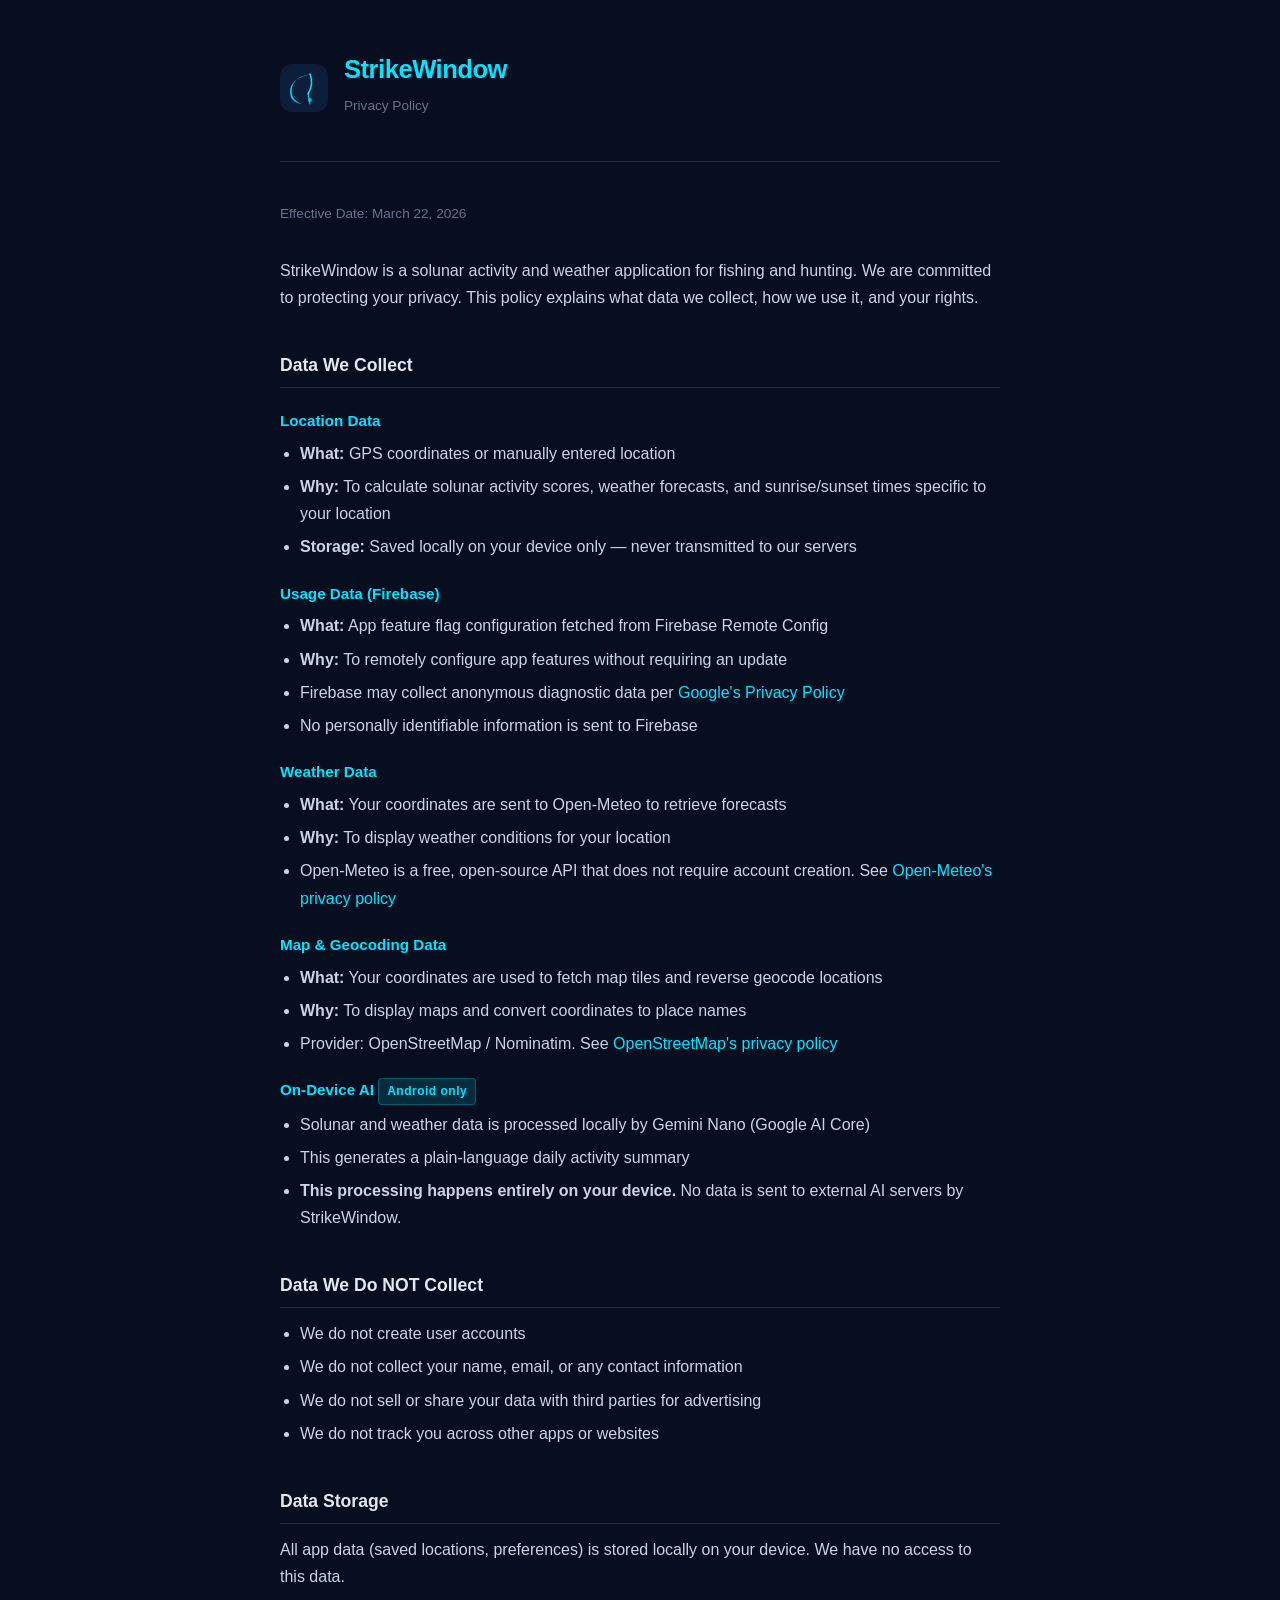
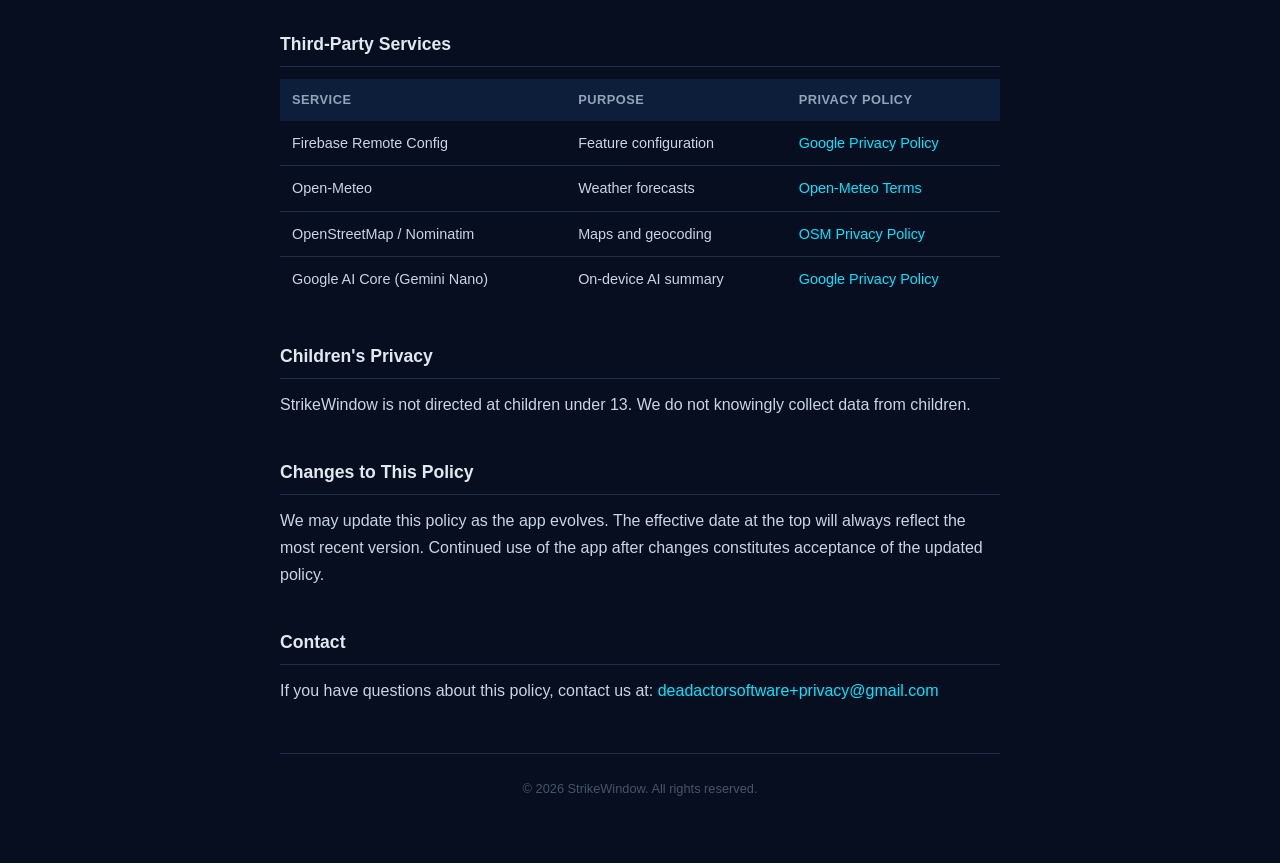
==== privacy.html @ 4f05aea2 "Create privacy.html" ====
<!DOCTYPE html>
<html lang="en">
<head>
  <meta charset="UTF-8" />
  <meta name="viewport" content="width=device-width, initial-scale=1.0" />
  <title>StrikeWindow – Privacy Policy</title>
  <style>
    *, *::before, *::after { box-sizing: border-box; margin: 0; padding: 0; }

    body {
      font-family: -apple-system, BlinkMacSystemFont, "Segoe UI", Roboto, sans-serif;
      background: #060E20;
      color: #CBD5E1;
      line-height: 1.7;
      padding: 0 16px 64px;
    }

    header {
      max-width: 720px;
      margin: 0 auto;
      padding: 48px 0 32px;
      border-bottom: 1px solid #1E2D4A;
      display: flex;
      align-items: center;
      gap: 16px;
    }

    header svg {
      flex-shrink: 0;
    }

    header h1 {
      font-size: 1.6rem;
      font-weight: 700;
      color: #00E5FF;
      letter-spacing: -0.5px;
    }

    header p {
      font-size: 0.85rem;
      color: #64748B;
      margin-top: 2px;
    }

    main {
      max-width: 720px;
      margin: 0 auto;
      padding-top: 40px;
    }

    h2 {
      font-size: 1.1rem;
      font-weight: 700;
      color: #E2E8F0;
      margin: 40px 0 12px;
      padding-bottom: 6px;
      border-bottom: 1px solid #1E2D4A;
    }

    h3 {
      font-size: 0.95rem;
      font-weight: 600;
      color: #00E5FF;
      margin: 20px 0 6px;
    }

    p { margin-bottom: 12px; }

    ul {
      padding-left: 20px;
      margin-bottom: 12px;
    }

    ul li { margin-bottom: 6px; }

    a { color: #00E5FF; text-decoration: none; }
    a:hover { text-decoration: underline; }

    table {
      width: 100%;
      border-collapse: collapse;
      margin: 12px 0 24px;
      font-size: 0.9rem;
    }

    th {
      text-align: left;
      padding: 10px 12px;
      background: #0D1E3A;
      color: #94A3B8;
      font-weight: 600;
      font-size: 0.8rem;
      text-transform: uppercase;
      letter-spacing: 0.5px;
    }

    td {
      padding: 10px 12px;
      border-bottom: 1px solid #1E2D4A;
      vertical-align: top;
    }

    tr:last-child td { border-bottom: none; }

    .chip {
      display: inline-block;
      background: #00E5FF22;
      color: #00E5FF;
      border: 1px solid #00E5FF44;
      border-radius: 4px;
      font-size: 0.75rem;
      font-weight: 600;
      padding: 2px 8px;
      letter-spacing: 0.5px;
    }

    .effective {
      font-size: 0.85rem;
      color: #64748B;
      margin-bottom: 32px;
    }

    footer {
      max-width: 720px;
      margin: 48px auto 0;
      padding-top: 24px;
      border-top: 1px solid #1E2D4A;
      font-size: 0.8rem;
      color: #475569;
      text-align: center;
    }
  </style>
</head>
<body>

  <header>
    <!-- Moon + fishing rod icon (simplified SVG) -->
    <svg width="48" height="48" viewBox="0 0 48 48" fill="none" xmlns="http://www.w3.org/2000/svg">
      <rect width="48" height="48" rx="12" fill="#0D1E3A"/>
      <path d="M32 10 Q10 14 10 28 Q10 38 22 40 Q10 36 12 24 Q14 12 32 10Z"
            fill="#00E5FF" opacity="0.9"/>
      <path d="M30 10 Q34 20 28 30" stroke="#00E5FF" stroke-width="1.5"
            stroke-linecap="round" fill="none"/>
      <line x1="28" y1="30" x2="30" y2="40" stroke="#00E5FF" stroke-width="1"
            stroke-linecap="round"/>
      <circle cx="30" cy="36" r="2" fill="#00E5FF" opacity="0.7"/>
    </svg>
    <div>
      <h1>StrikeWindow</h1>
      <p>Privacy Policy</p>
    </div>
  </header>

  <main>
    <p class="effective">Effective Date: March 22, 2026</p>

    <p>StrikeWindow is a solunar activity and weather application for fishing and hunting. We are committed to protecting your privacy. This policy explains what data we collect, how we use it, and your rights.</p>

    <h2>Data We Collect</h2>

    <h3>Location Data</h3>
    <ul>
      <li><strong>What:</strong> GPS coordinates or manually entered location</li>
      <li><strong>Why:</strong> To calculate solunar activity scores, weather forecasts, and sunrise/sunset times specific to your location</li>
      <li><strong>Storage:</strong> Saved locally on your device only — never transmitted to our servers</li>
    </ul>

    <h3>Usage Data (Firebase)</h3>
    <ul>
      <li><strong>What:</strong> App feature flag configuration fetched from Firebase Remote Config</li>
      <li><strong>Why:</strong> To remotely configure app features without requiring an update</li>
      <li>Firebase may collect anonymous diagnostic data per <a href="https://policies.google.com/privacy" target="_blank">Google's Privacy Policy</a></li>
      <li>No personally identifiable information is sent to Firebase</li>
    </ul>

    <h3>Weather Data</h3>
    <ul>
      <li><strong>What:</strong> Your coordinates are sent to Open-Meteo to retrieve forecasts</li>
      <li><strong>Why:</strong> To display weather conditions for your location</li>
      <li>Open-Meteo is a free, open-source API that does not require account creation. See <a href="https://open-meteo.com/en/terms" target="_blank">Open-Meteo's privacy policy</a></li>
    </ul>

    <h3>Map &amp; Geocoding Data</h3>
    <ul>
      <li><strong>What:</strong> Your coordinates are used to fetch map tiles and reverse geocode locations</li>
      <li><strong>Why:</strong> To display maps and convert coordinates to place names</li>
      <li>Provider: OpenStreetMap / Nominatim. See <a href="https://wiki.osmfoundation.org/wiki/Privacy_Policy" target="_blank">OpenStreetMap's privacy policy</a></li>
    </ul>

    <h3>On-Device AI <span class="chip">Android only</span></h3>
    <ul>
      <li>Solunar and weather data is processed locally by Gemini Nano (Google AI Core)</li>
      <li>This generates a plain-language daily activity summary</li>
      <li><strong>This processing happens entirely on your device.</strong> No data is sent to external AI servers by StrikeWindow.</li>
    </ul>

    <h2>Data We Do NOT Collect</h2>
    <ul>
      <li>We do not create user accounts</li>
      <li>We do not collect your name, email, or any contact information</li>
      <li>We do not sell or share your data with third parties for advertising</li>
      <li>We do not track you across other apps or websites</li>
    </ul>

    <h2>Data Storage</h2>
    <p>All app data (saved locations, preferences) is stored locally on your device. We have no access to this data.</p>

    <h2>Third-Party Services</h2>
    <table>
      <thead>
        <tr>
          <th>Service</th>
          <th>Purpose</th>
          <th>Privacy Policy</th>
        </tr>
      </thead>
      <tbody>
        <tr>
          <td>Firebase Remote Config</td>
          <td>Feature configuration</td>
          <td><a href="https://policies.google.com/privacy" target="_blank">Google Privacy Policy</a></td>
        </tr>
        <tr>
          <td>Open-Meteo</td>
          <td>Weather forecasts</td>
          <td><a href="https://open-meteo.com/en/terms" target="_blank">Open-Meteo Terms</a></td>
        </tr>
        <tr>
          <td>OpenStreetMap / Nominatim</td>
          <td>Maps and geocoding</td>
          <td><a href="https://wiki.osmfoundation.org/wiki/Privacy_Policy" target="_blank">OSM Privacy Policy</a></td>
        </tr>
        <tr>
          <td>Google AI Core (Gemini Nano)</td>
          <td>On-device AI summary</td>
          <td><a href="https://policies.google.com/privacy" target="_blank">Google Privacy Policy</a></td>
        </tr>
      </tbody>
    </table>

    <h2>Children's Privacy</h2>
    <p>StrikeWindow is not directed at children under 13. We do not knowingly collect data from children.</p>

    <h2>Changes to This Policy</h2>
    <p>We may update this policy as the app evolves. The effective date at the top will always reflect the most recent version. Continued use of the app after changes constitutes acceptance of the updated policy.</p>

    <h2>Contact</h2>
    <p>If you have questions about this policy, contact us at: <a href="mailto:deadactorsoftware+privacy@gmail.com">deadactorsoftware+privacy@gmail.com</a></p>
  </main>

  <footer>
    &copy; 2026 StrikeWindow. All rights reserved.
  </footer>

</body>
</html>
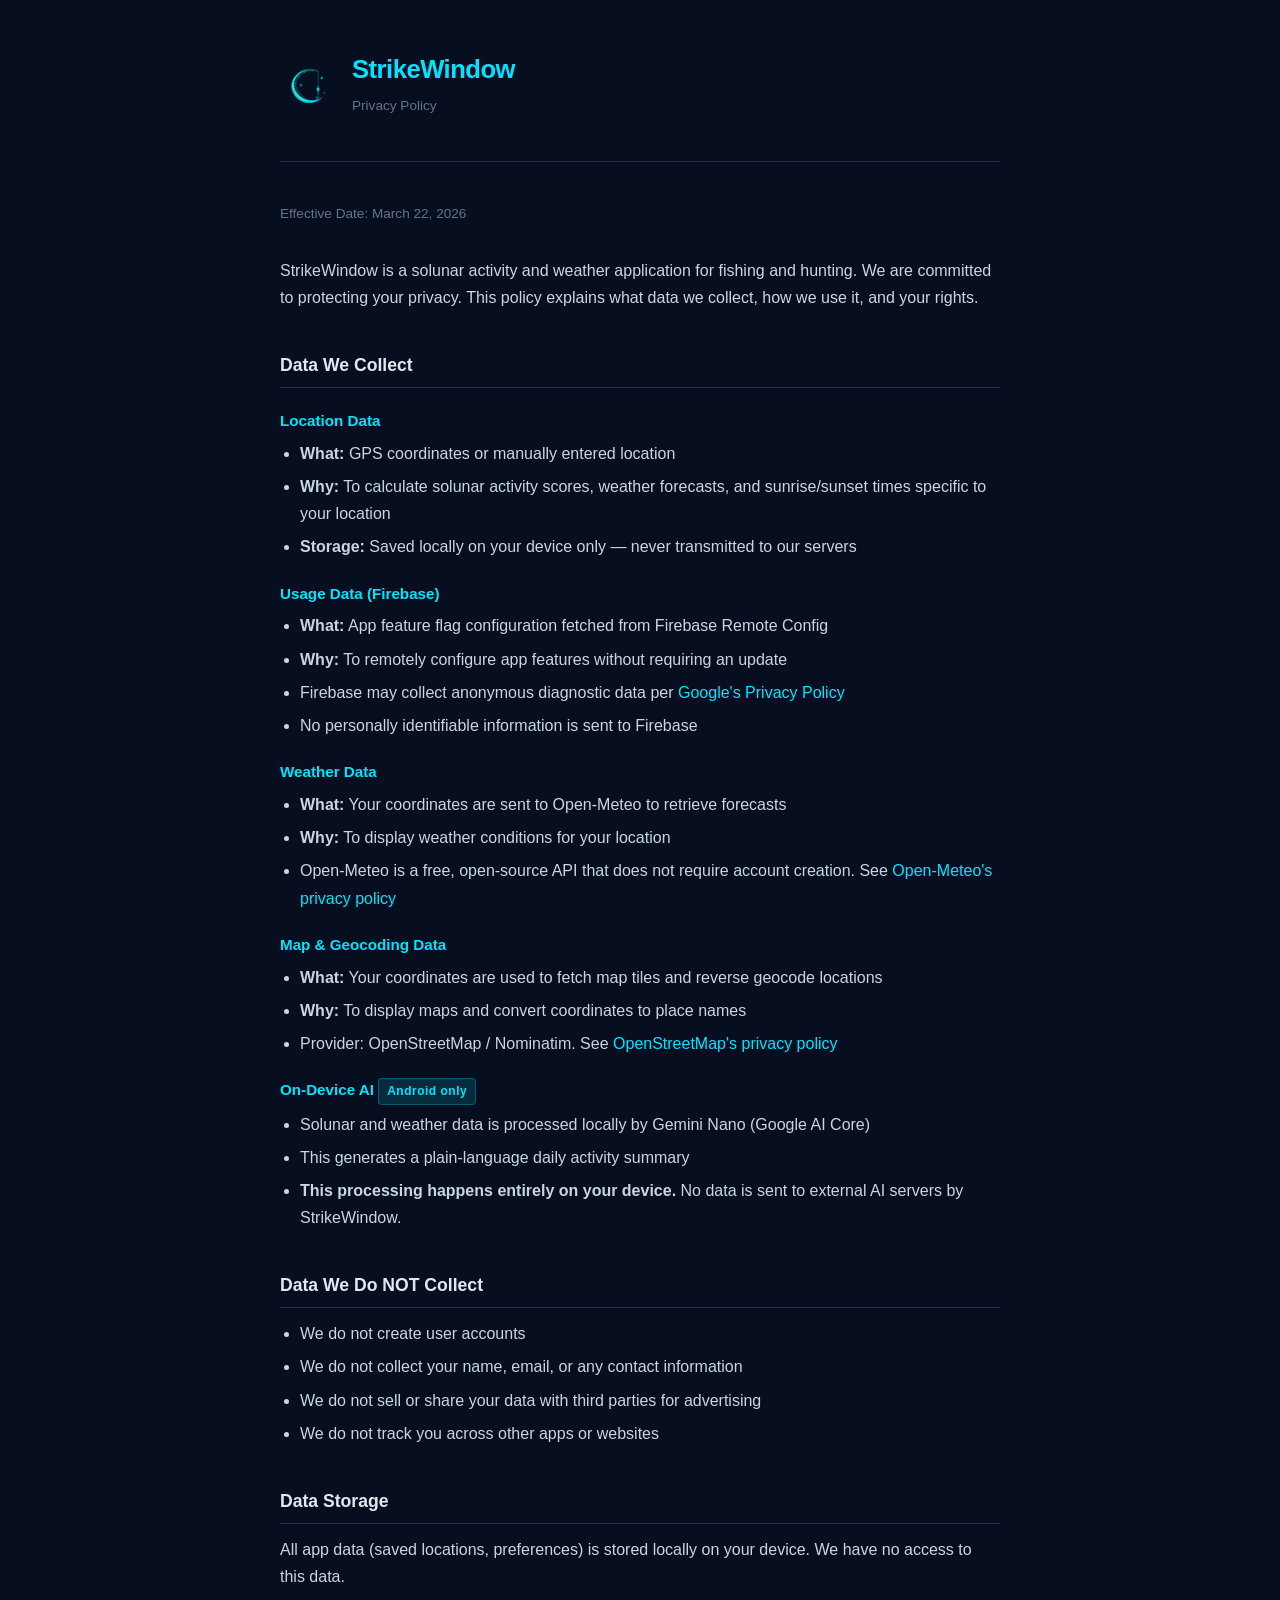
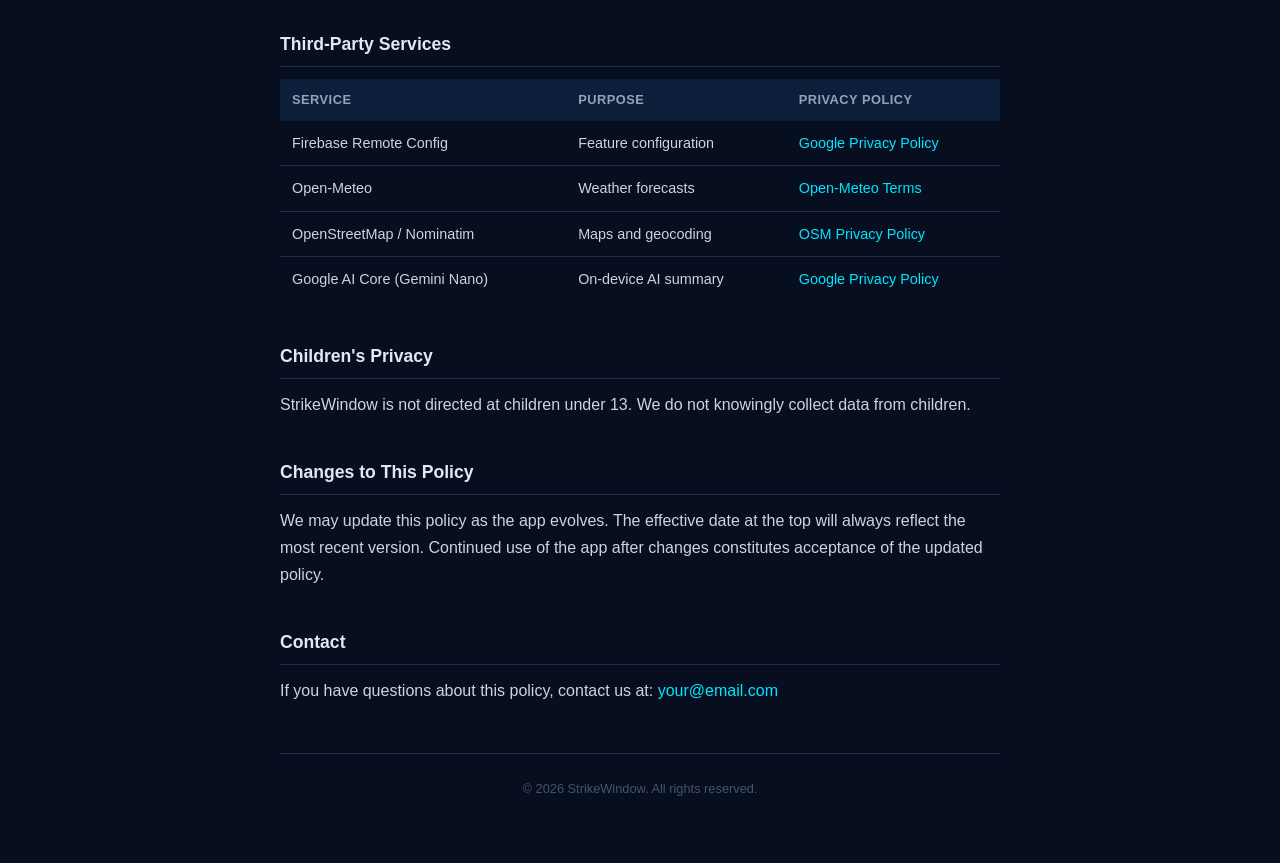
==== commit d70dfe5f: "changed icon" ====
--- a/privacy.html
+++ b/privacy.html
@@ -25,8 +25,11 @@
       gap: 16px;
     }
 
-    header svg {
+    header img {
       flex-shrink: 0;
+      width: 56px;
+      height: 56px;
+      border-radius: 14px;
     }
 
     header h1 {
@@ -134,17 +137,7 @@
 <body>
 
   <header>
-    <!-- Moon + fishing rod icon (simplified SVG) -->
-    <svg width="48" height="48" viewBox="0 0 48 48" fill="none" xmlns="http://www.w3.org/2000/svg">
-      <rect width="48" height="48" rx="12" fill="#0D1E3A"/>
-      <path d="M32 10 Q10 14 10 28 Q10 38 22 40 Q10 36 12 24 Q14 12 32 10Z"
-            fill="#00E5FF" opacity="0.9"/>
-      <path d="M30 10 Q34 20 28 30" stroke="#00E5FF" stroke-width="1.5"
-            stroke-linecap="round" fill="none"/>
-      <line x1="28" y1="30" x2="30" y2="40" stroke="#00E5FF" stroke-width="1"
-            stroke-linecap="round"/>
-      <circle cx="30" cy="36" r="2" fill="#00E5FF" opacity="0.7"/>
-    </svg>
+    <img src="icon.png" alt="StrikeWindow" />
     <div>
       <h1>StrikeWindow</h1>
       <p>Privacy Policy</p>
@@ -245,7 +238,7 @@
     <p>We may update this policy as the app evolves. The effective date at the top will always reflect the most recent version. Continued use of the app after changes constitutes acceptance of the updated policy.</p>
 
     <h2>Contact</h2>
-    <p>If you have questions about this policy, contact us at: <a href="mailto:deadactorsoftware+privacy@gmail.com">deadactorsoftware+privacy@gmail.com</a></p>
+    <p>If you have questions about this policy, contact us at: <a href="mailto:your@email.com">your@email.com</a></p>
   </main>
 
   <footer>
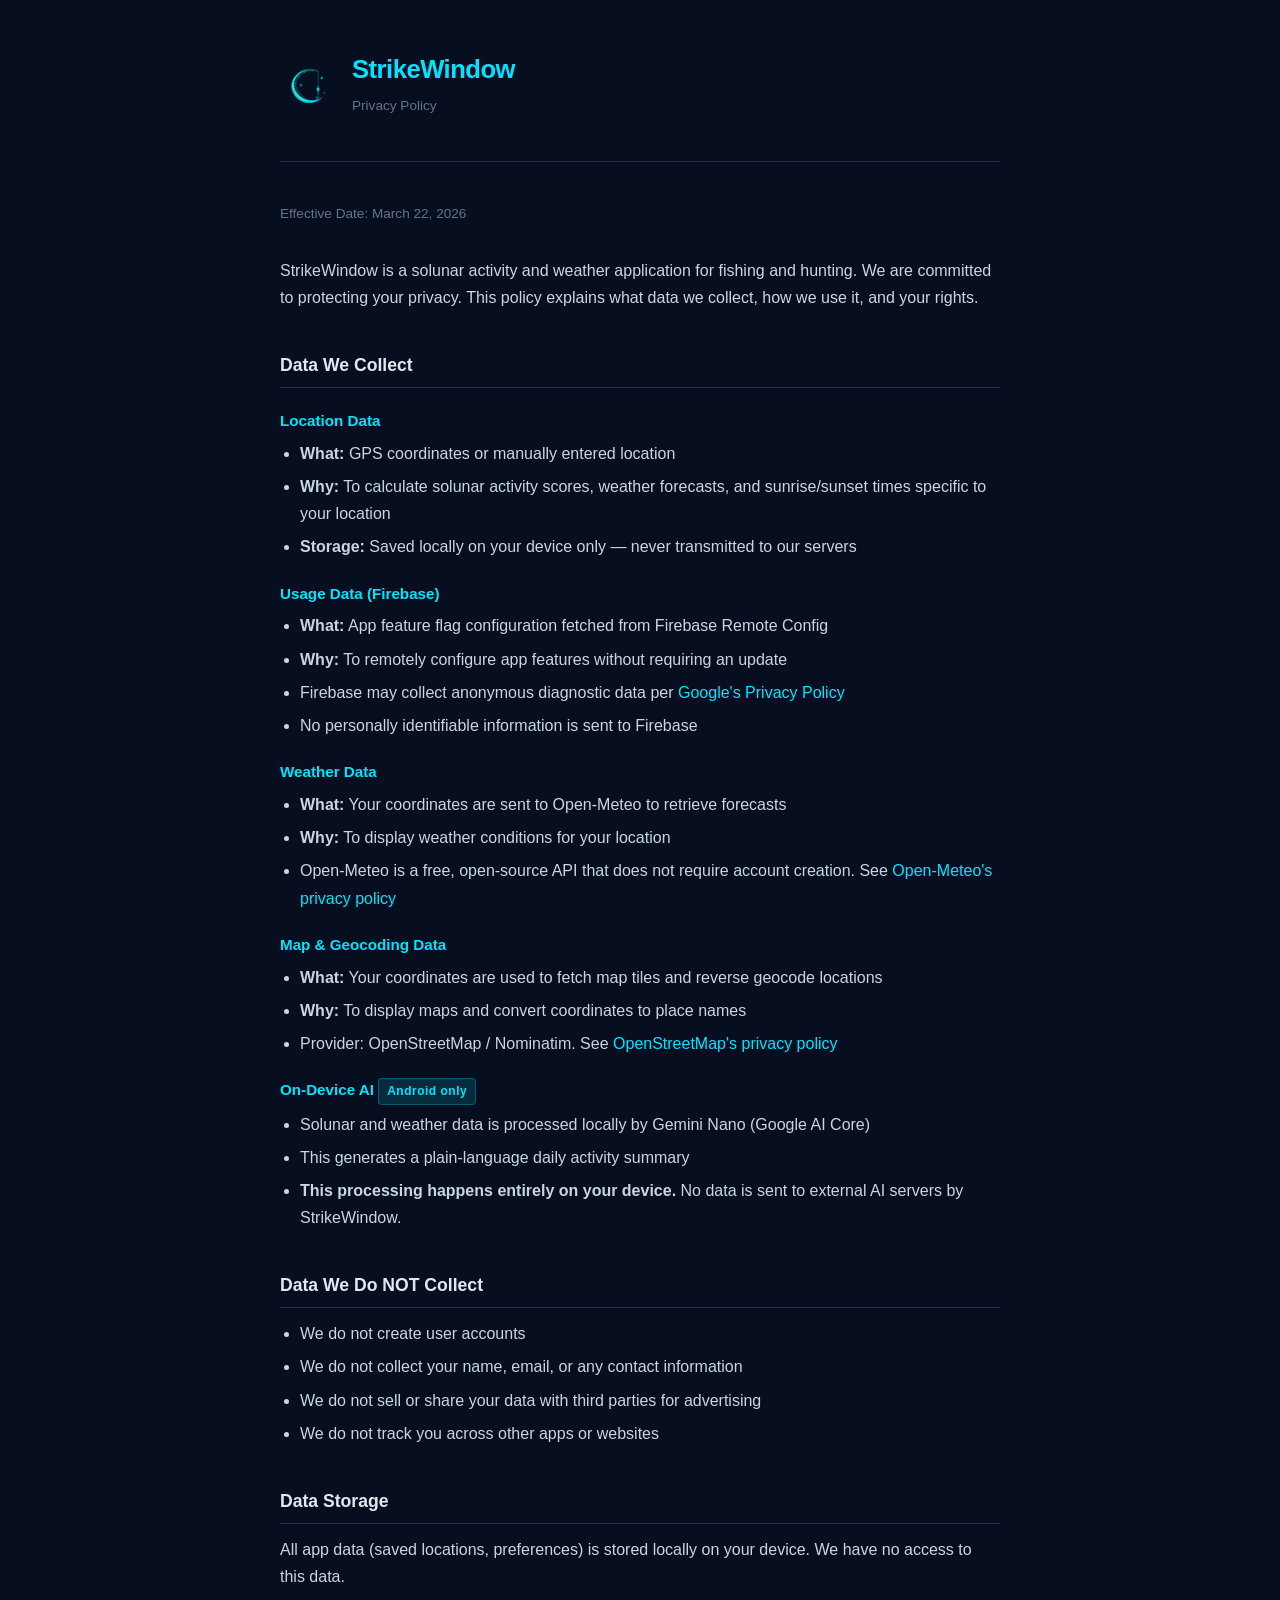
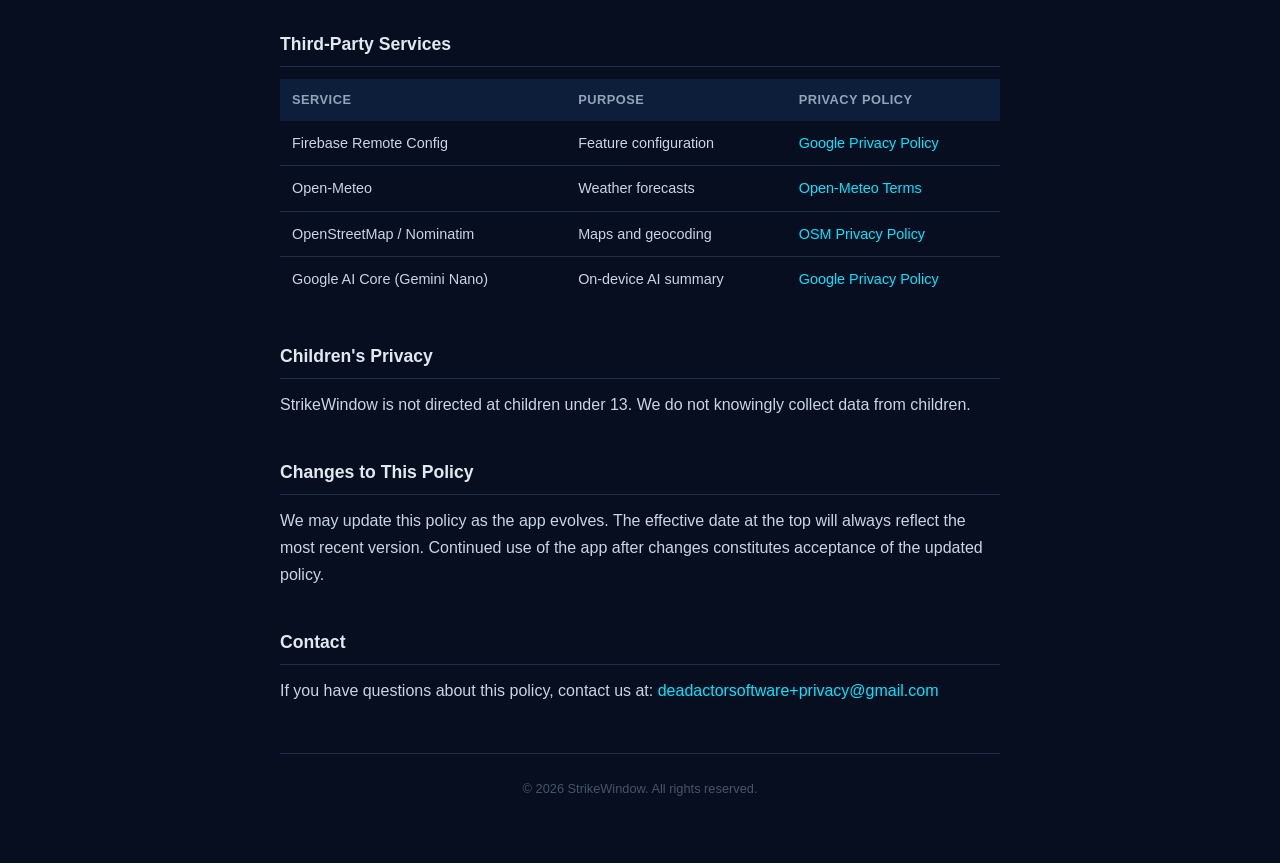
==== commit e2d79382: "Update contact email in privacy policy" ====
--- a/privacy.html
+++ b/privacy.html
@@ -238,7 +238,7 @@
     <p>We may update this policy as the app evolves. The effective date at the top will always reflect the most recent version. Continued use of the app after changes constitutes acceptance of the updated policy.</p>
 
     <h2>Contact</h2>
-    <p>If you have questions about this policy, contact us at: <a href="mailto:your@email.com">your@email.com</a></p>
+    <p>If you have questions about this policy, contact us at: <a href="mailto:deadactorsoftware+privacy@gmail.com">deadactorsoftware+privacy@gmail.com</a></p>
   </main>
 
   <footer>
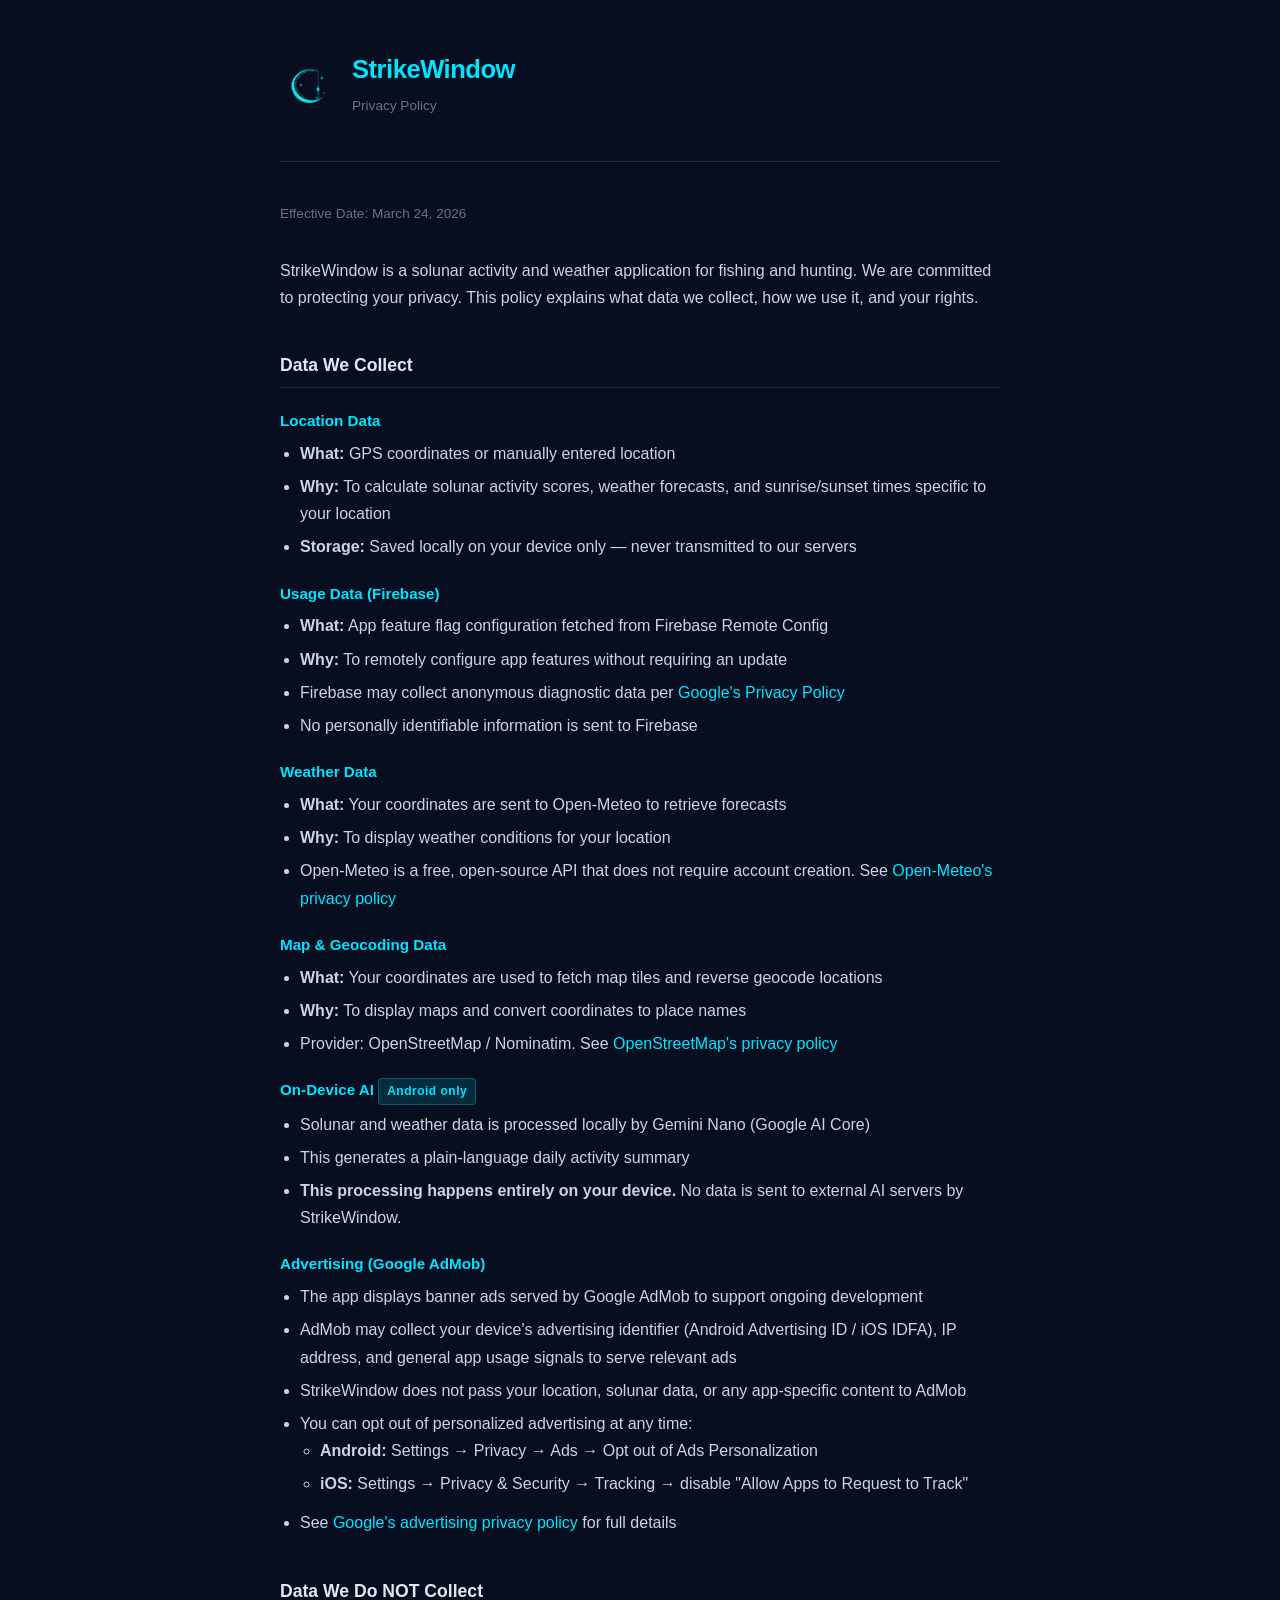
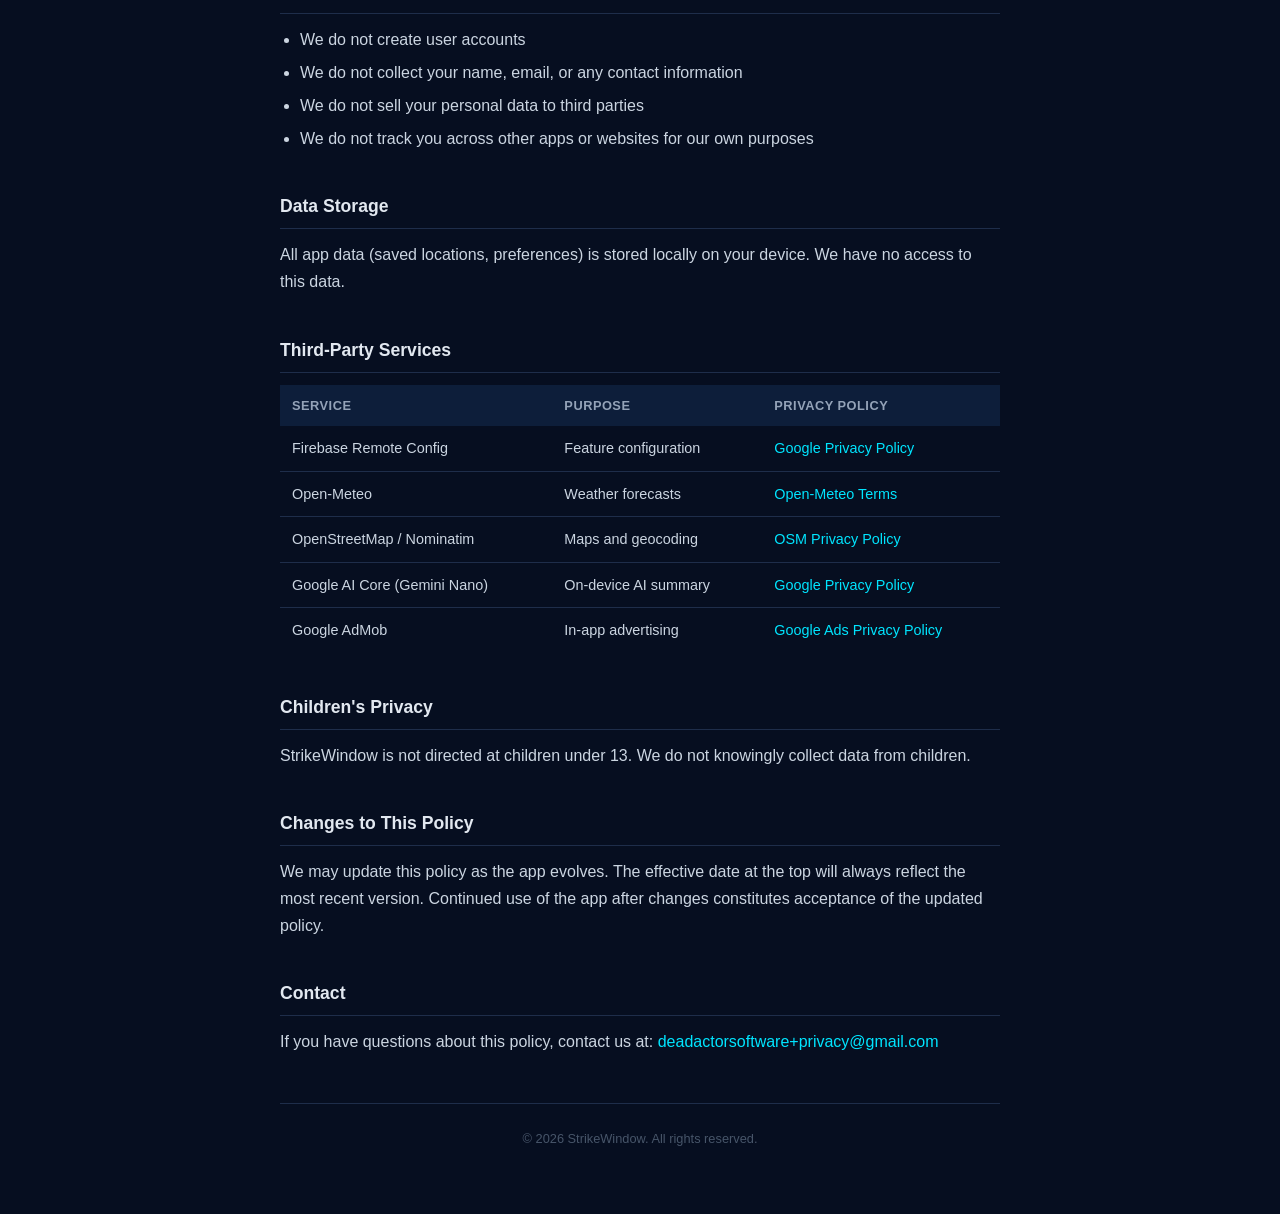
==== commit 0b655bab: "Update privacy policy to add AdMob advertising disclosure" ====
--- a/privacy.html
+++ b/privacy.html
@@ -145,7 +145,7 @@
   </header>
 
   <main>
-    <p class="effective">Effective Date: March 22, 2026</p>
+    <p class="effective">Effective Date: March 24, 2026</p>
 
     <p>StrikeWindow is a solunar activity and weather application for fishing and hunting. We are committed to protecting your privacy. This policy explains what data we collect, how we use it, and your rights.</p>
 
@@ -187,12 +187,26 @@
       <li><strong>This processing happens entirely on your device.</strong> No data is sent to external AI servers by StrikeWindow.</li>
     </ul>
 
+    <h3>Advertising (Google AdMob)</h3>
+    <ul>
+      <li>The app displays banner ads served by Google AdMob to support ongoing development</li>
+      <li>AdMob may collect your device's advertising identifier (Android Advertising ID / iOS IDFA), IP address, and general app usage signals to serve relevant ads</li>
+      <li>StrikeWindow does not pass your location, solunar data, or any app-specific content to AdMob</li>
+      <li>You can opt out of personalized advertising at any time:
+        <ul>
+          <li><strong>Android:</strong> Settings → Privacy → Ads → Opt out of Ads Personalization</li>
+          <li><strong>iOS:</strong> Settings → Privacy &amp; Security → Tracking → disable "Allow Apps to Request to Track"</li>
+        </ul>
+      </li>
+      <li>See <a href="https://policies.google.com/technologies/ads" target="_blank">Google's advertising privacy policy</a> for full details</li>
+    </ul>
+
     <h2>Data We Do NOT Collect</h2>
     <ul>
       <li>We do not create user accounts</li>
       <li>We do not collect your name, email, or any contact information</li>
-      <li>We do not sell or share your data with third parties for advertising</li>
-      <li>We do not track you across other apps or websites</li>
+      <li>We do not sell your personal data to third parties</li>
+      <li>We do not track you across other apps or websites for our own purposes</li>
     </ul>
 
     <h2>Data Storage</h2>
@@ -228,6 +242,11 @@
           <td>On-device AI summary</td>
           <td><a href="https://policies.google.com/privacy" target="_blank">Google Privacy Policy</a></td>
         </tr>
+        <tr>
+          <td>Google AdMob</td>
+          <td>In-app advertising</td>
+          <td><a href="https://policies.google.com/technologies/ads" target="_blank">Google Ads Privacy Policy</a></td>
+        </tr>
       </tbody>
     </table>
 
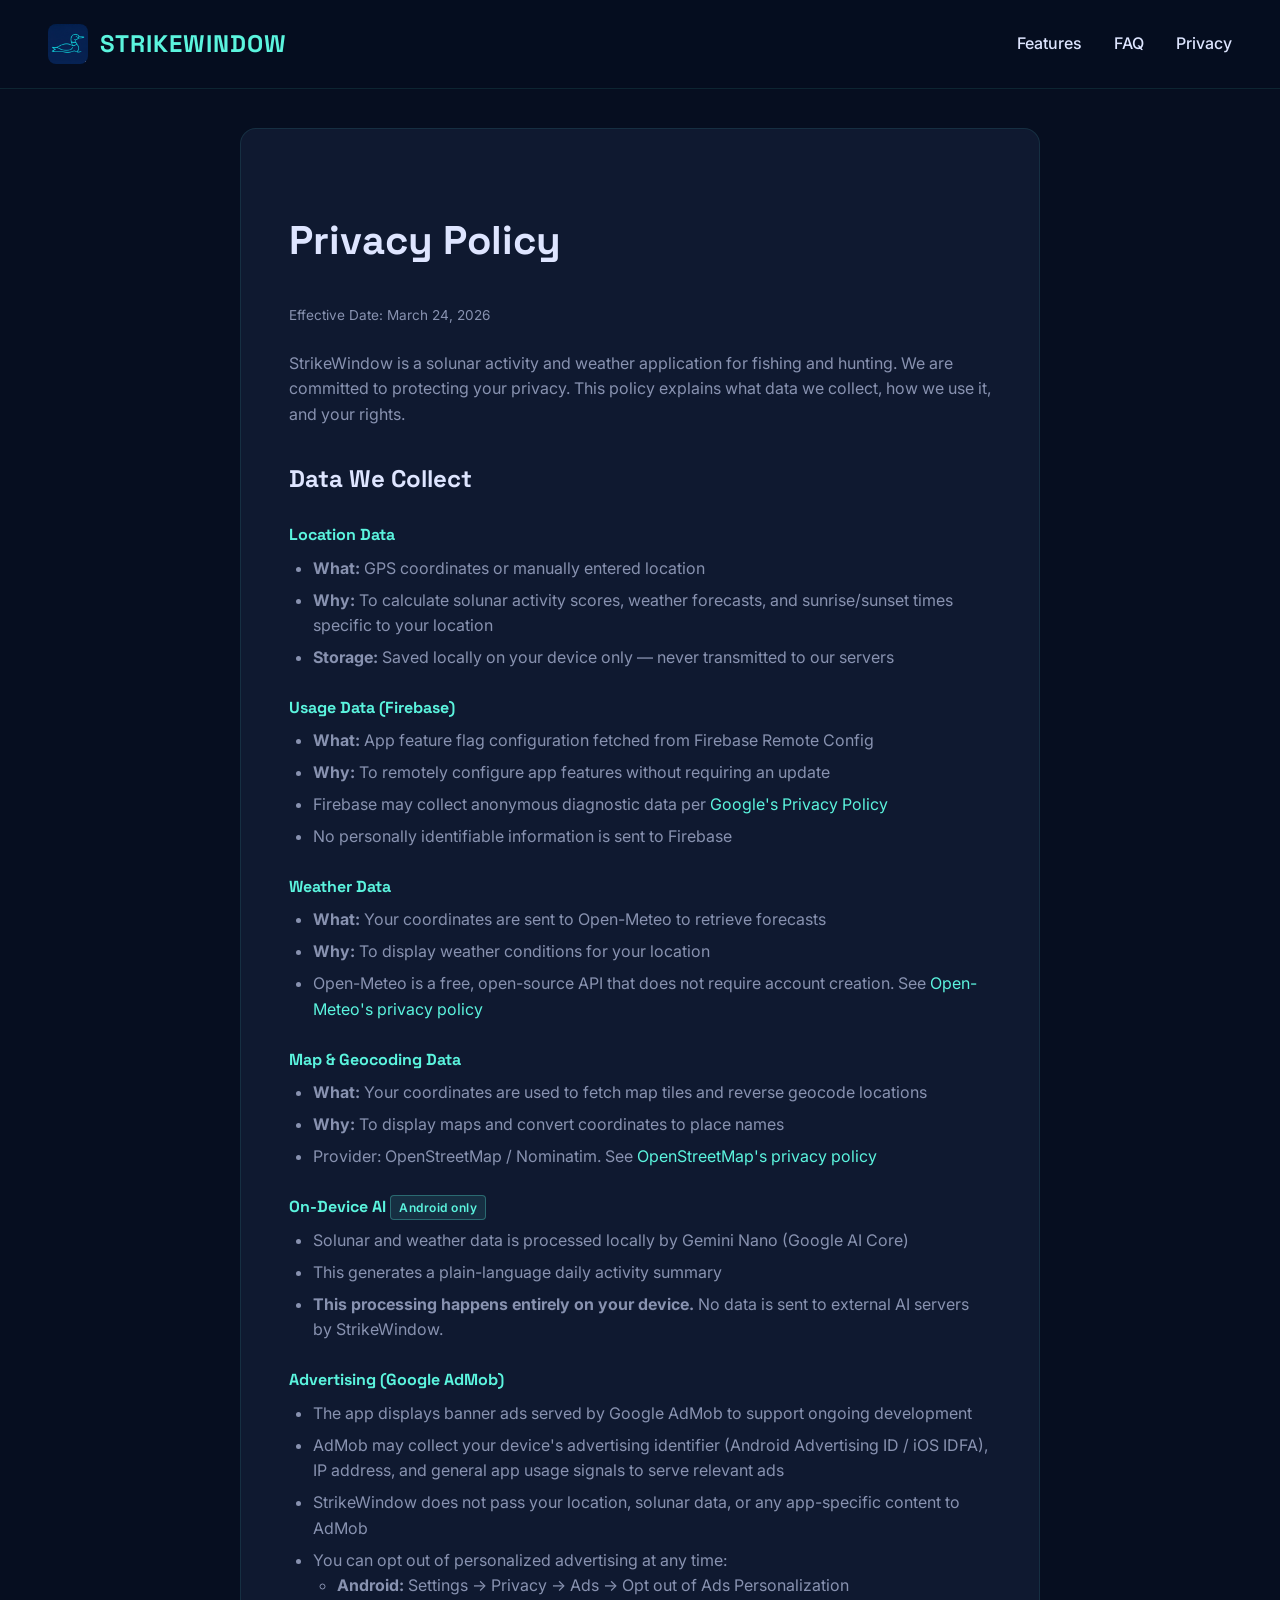
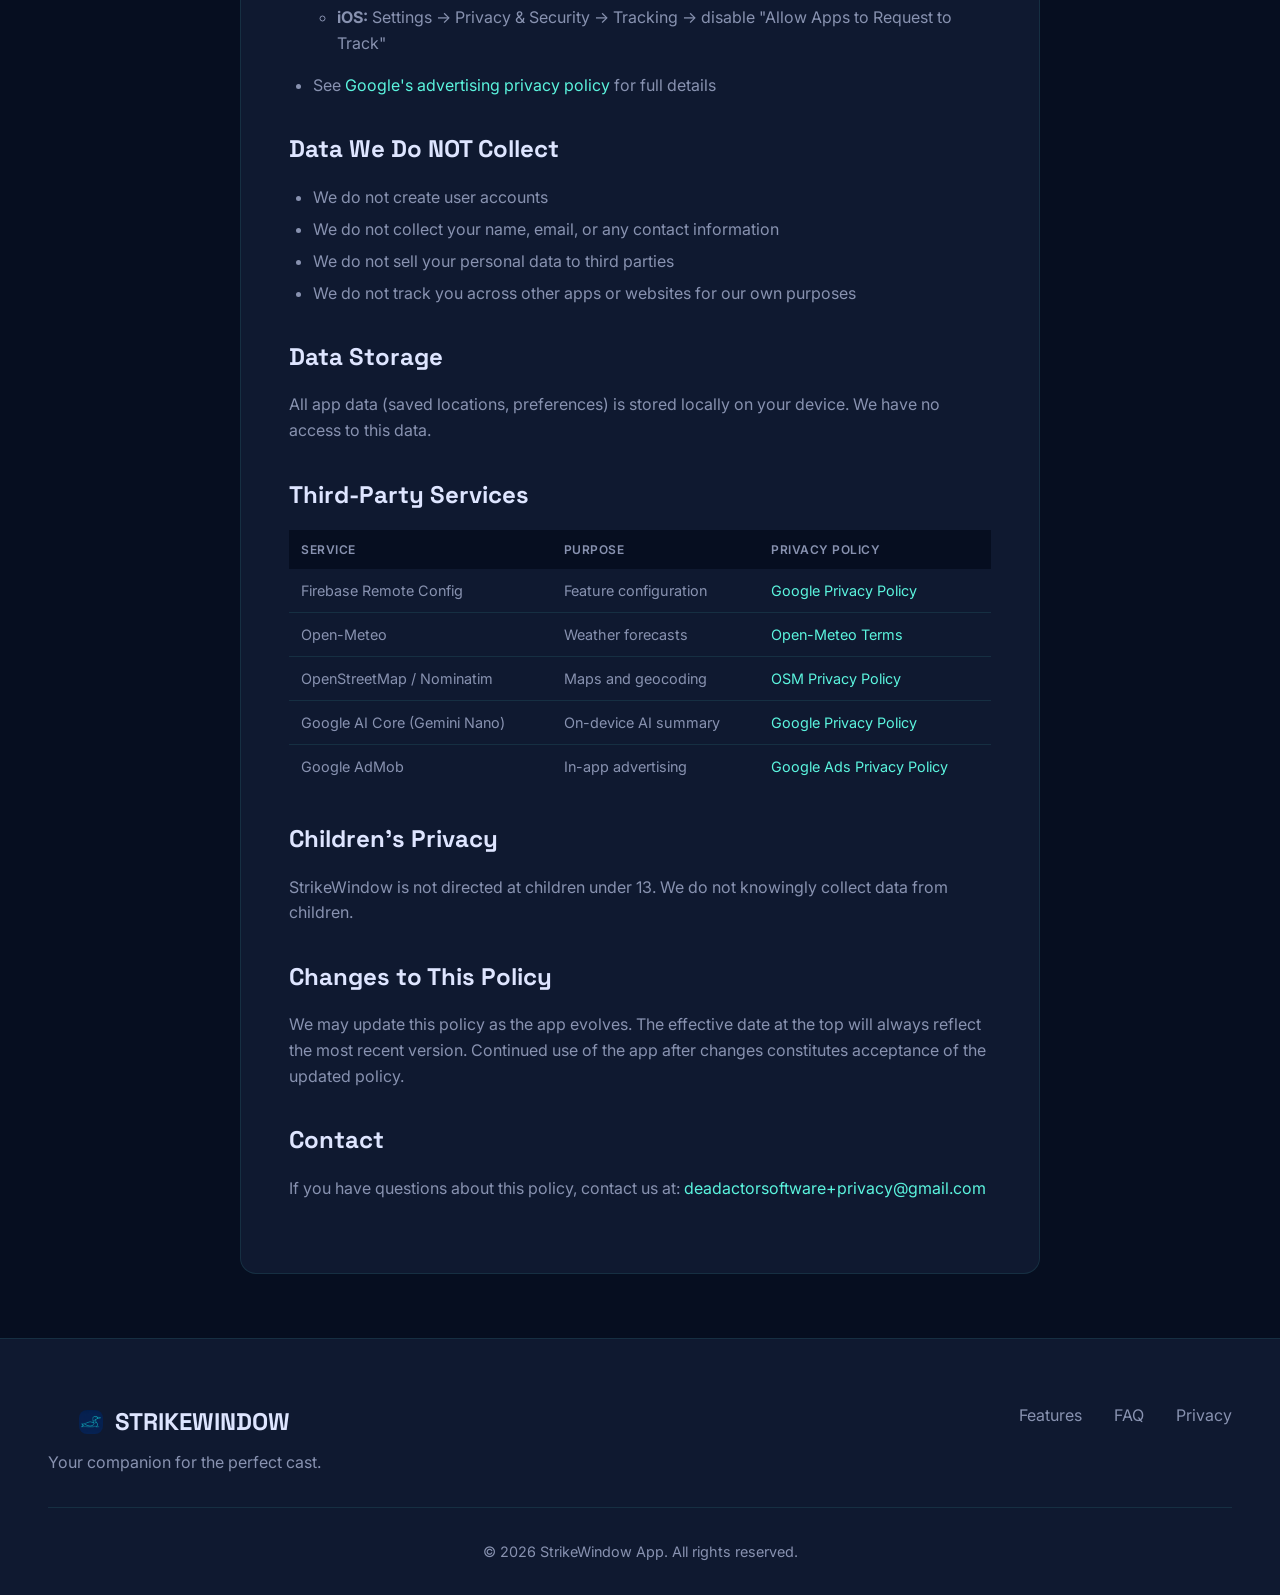
==== commit 0cad5f7a: "updated styles" ====
--- a/privacy.html
+++ b/privacy.html
@@ -1,151 +1,105 @@
 <!DOCTYPE html>
 <html lang="en">
 <head>
-  <meta charset="UTF-8" />
-  <meta name="viewport" content="width=device-width, initial-scale=1.0" />
-  <title>StrikeWindow – Privacy Policy</title>
+  <meta charset="UTF-8">
+  <meta name="viewport" content="width=device-width, initial-scale=1.0">
+  <title>StrikeWindow | Privacy Policy</title>
+  <meta name="description" content="StrikeWindow privacy policy — what data we collect, how we use it, and your rights.">
+  <link rel="preconnect" href="https://fonts.googleapis.com">
+  <link rel="preconnect" href="https://fonts.gstatic.com" crossorigin>
+  <link href="https://fonts.googleapis.com/css2?family=Inter:wght@400;500;600;700&family=Space+Grotesk:wght@600;700&display=swap" rel="stylesheet">
+  <link rel="stylesheet" href="css/style.css">
   <style>
-    *, *::before, *::after { box-sizing: border-box; margin: 0; padding: 0; }
-
-    body {
-      font-family: -apple-system, BlinkMacSystemFont, "Segoe UI", Roboto, sans-serif;
-      background: #060E20;
-      color: #CBD5E1;
-      line-height: 1.7;
-      padding: 0 16px 64px;
-    }
-
-    header {
-      max-width: 720px;
-      margin: 0 auto;
-      padding: 48px 0 32px;
-      border-bottom: 1px solid #1E2D4A;
+    .brand-container {
       display: flex;
       align-items: center;
-      gap: 16px;
-    }
-
-    header img {
-      flex-shrink: 0;
-      width: 56px;
-      height: 56px;
-      border-radius: 14px;
-    }
-
-    header h1 {
-      font-size: 1.6rem;
-      font-weight: 700;
-      color: #00E5FF;
-      letter-spacing: -0.5px;
-    }
-
-    header p {
-      font-size: 0.85rem;
-      color: #64748B;
-      margin-top: 2px;
-    }
-
-    main {
-      max-width: 720px;
-      margin: 0 auto;
-      padding-top: 40px;
-    }
-
-    h2 {
-      font-size: 1.1rem;
-      font-weight: 700;
-      color: #E2E8F0;
-      margin: 40px 0 12px;
-      padding-bottom: 6px;
-      border-bottom: 1px solid #1E2D4A;
-    }
-
-    h3 {
-      font-size: 0.95rem;
-      font-weight: 600;
-      color: #00E5FF;
-      margin: 20px 0 6px;
-    }
-
-    p { margin-bottom: 12px; }
-
-    ul {
-      padding-left: 20px;
-      margin-bottom: 12px;
-    }
-
-    ul li { margin-bottom: 6px; }
-
-    a { color: #00E5FF; text-decoration: none; }
-    a:hover { text-decoration: underline; }
-
-    table {
+      gap: 12px;
+      text-decoration: none;
+    }
+    .brand-icon {
+      width: 40px;
+      height: 40px;
+      border-radius: 8px;
+    }
+    .content-doc h3 {
+      font-size: 1rem;
+      color: var(--primary);
+      margin: 1.5rem 0 0.5rem;
+    }
+    .content-doc ul {
+      padding-left: 1.5rem;
+      color: var(--text-variant);
+      margin-bottom: 1rem;
+    }
+    .content-doc ul li {
+      margin-bottom: 0.4rem;
+    }
+    .content-doc table {
       width: 100%;
       border-collapse: collapse;
-      margin: 12px 0 24px;
+      margin: 1rem 0 1.5rem;
       font-size: 0.9rem;
     }
-
-    th {
+    .content-doc th {
       text-align: left;
       padding: 10px 12px;
-      background: #0D1E3A;
-      color: #94A3B8;
+      background: var(--bg);
+      color: var(--text-variant);
       font-weight: 600;
-      font-size: 0.8rem;
+      font-size: 0.75rem;
       text-transform: uppercase;
       letter-spacing: 0.5px;
     }
-
-    td {
+    .content-doc td {
       padding: 10px 12px;
-      border-bottom: 1px solid #1E2D4A;
+      border-bottom: 1px solid var(--border-color);
       vertical-align: top;
-    }
-
-    tr:last-child td { border-bottom: none; }
-
+      color: var(--text-variant);
+    }
+    .content-doc tr:last-child td {
+      border-bottom: none;
+    }
     .chip {
       display: inline-block;
-      background: #00E5FF22;
-      color: #00E5FF;
-      border: 1px solid #00E5FF44;
+      background: rgba(91, 244, 222, 0.1);
+      color: var(--primary);
+      border: 1px solid rgba(91, 244, 222, 0.3);
       border-radius: 4px;
       font-size: 0.75rem;
       font-weight: 600;
       padding: 2px 8px;
       letter-spacing: 0.5px;
     }
-
-    .effective {
+    .effective-date {
       font-size: 0.85rem;
-      color: #64748B;
-      margin-bottom: 32px;
-    }
-
-    footer {
-      max-width: 720px;
-      margin: 48px auto 0;
-      padding-top: 24px;
-      border-top: 1px solid #1E2D4A;
-      font-size: 0.8rem;
-      color: #475569;
-      text-align: center;
+      color: var(--text-variant);
+      margin-bottom: 1.5rem;
     }
   </style>
 </head>
 <body>
 
-  <header>
-    <img src="icon.png" alt="StrikeWindow" />
-    <div>
-      <h1>StrikeWindow</h1>
-      <p>Privacy Policy</p>
-    </div>
-  </header>
-
-  <main>
-    <p class="effective">Effective Date: March 24, 2026</p>
+  <!-- Navbar -->
+  <nav class="navbar">
+    <a href="index.html" class="brand-container">
+      <img src="assets/icon.png" alt="Loonar the mascot" class="brand-icon">
+      <div class="nav-brand">STRIKEWINDOW</div>
+    </a>
+    <div class="nav-links">
+      <a href="index.html#features">Features</a>
+      <a href="faq.html">FAQ</a>
+      <a href="privacy.html">Privacy</a>
+    </div>
+  </nav>
+
+  <!-- Privacy Content -->
+  <div class="content-doc">
+
+    <div class="section-head" style="text-align: left; margin-bottom: 2rem;">
+      <h2 class="section-title">Privacy Policy</h2>
+    </div>
+
+    <p class="effective-date">Effective Date: March 24, 2026</p>
 
     <p>StrikeWindow is a solunar activity and weather application for fishing and hunting. We are committed to protecting your privacy. This policy explains what data we collect, how we use it, and your rights.</p>
 
@@ -258,11 +212,30 @@
 
     <h2>Contact</h2>
     <p>If you have questions about this policy, contact us at: <a href="mailto:deadactorsoftware+privacy@gmail.com">deadactorsoftware+privacy@gmail.com</a></p>
-  </main>
-
+
+  </div>
+
+  <!-- Footer -->
   <footer>
-    &copy; 2026 StrikeWindow. All rights reserved.
+    <div class="footer-content">
+      <div class="footer-brand">
+        <div class="brand-container" style="justify-content: center; margin-bottom: 0.5rem;">
+          <img src="assets/icon.png" alt="Loonar the mascot" class="brand-icon" style="width: 24px; height: 24px;">
+          <h3 style="font-size: 1.5rem; color: var(--text-primary); margin: 0;">STRIKEWINDOW</h3>
+        </div>
+        <p>Your companion for the perfect cast.</p>
+      </div>
+      <div class="footer-links">
+        <a href="index.html#features">Features</a>
+        <a href="faq.html">FAQ</a>
+        <a href="privacy.html">Privacy</a>
+      </div>
+    </div>
+    <div class="footer-bottom">
+      &copy; 2026 StrikeWindow App. All rights reserved.
+    </div>
   </footer>
 
+  <script src="js/main.js"></script>
 </body>
 </html>
--- a/css/style.css
+++ b/css/style.css
@@ -0,0 +1,437 @@
+:root {
+  /* Default to Dark Mode (Nocturnal) */
+  --bg: #060E20;
+  --surface: #0F1930;
+  --surface-high: #27283C;
+  --primary: #5BF4DE;
+  --primary-glow: rgba(91, 244, 222, 0.4);
+  --secondary: #699CFF;
+  --text-primary: #DEE5FF;
+  --text-variant: #8892B0;
+  --accent: #FF9500;
+  --nav-bg: rgba(6, 14, 32, 0.8);
+  --card-shadow: 0 8px 32px 0 rgba(6, 14, 32, 0.6);
+  --border-color: rgba(91, 244, 222, 0.1);
+}
+
+
+
+* {
+  box-sizing: border-box;
+  margin: 0;
+  padding: 0;
+  font-family: 'Inter', sans-serif;
+}
+
+body {
+  background-color: var(--bg);
+  color: var(--text-primary);
+  transition: background-color 0.4s ease, color 0.4s ease;
+  line-height: 1.6;
+  overflow-x: hidden;
+}
+
+h1, h2, h3, h4, h5, h6 {
+  font-family: 'Space Grotesk', sans-serif;
+  color: var(--text-primary);
+  margin-bottom: 1rem;
+}
+
+a {
+  color: var(--primary);
+  text-decoration: none;
+  transition: color 0.3s;
+}
+
+a:hover {
+  filter: brightness(1.2);
+}
+
+/* Navbar */
+.navbar {
+  position: fixed;
+  top: 0;
+  width: 100%;
+  display: flex;
+  justify-content: space-between;
+  align-items: center;
+  padding: 1.5rem 3rem;
+  background-color: var(--nav-bg);
+  backdrop-filter: blur(12px);
+  -webkit-backdrop-filter: blur(12px);
+  z-index: 1000;
+  border-bottom: 1px solid var(--border-color);
+  transition: all 0.3s ease;
+}
+
+.nav-brand {
+  font-family: 'Space Grotesk', sans-serif;
+  font-weight: 700;
+  font-size: 1.5rem;
+  color: var(--primary);
+  letter-spacing: 1px;
+}
+
+.nav-links {
+  display: flex;
+  gap: 2rem;
+  align-items: center;
+}
+
+.nav-links a {
+  color: var(--text-primary);
+  font-weight: 500;
+  position: relative;
+}
+
+.nav-links a::after {
+  content: '';
+  position: absolute;
+  width: 0;
+  height: 2px;
+  bottom: -4px;
+  left: 0;
+  background-color: var(--primary);
+  transition: width 0.3s;
+}
+
+.nav-links a:hover::after {
+  width: 100%;
+}
+
+
+
+/* Button */
+.btn {
+  background: var(--primary);
+  color: var(--bg); /* Inverted for primary contrast */
+  padding: 0.75rem 1.5rem;
+  border-radius: 8px;
+  font-family: 'Space Grotesk', sans-serif;
+  font-weight: 600;
+  border: none;
+  cursor: pointer;
+  transition: all 0.3s ease;
+  display: inline-flex;
+  align-items: center;
+  gap: 0.5rem;
+  box-shadow: 0 4px 15px var(--primary-glow);
+}
+
+.btn:hover {
+  transform: translateY(-2px);
+  box-shadow: 0 6px 20px var(--primary-glow);
+}
+
+.btn-outline {
+  background: transparent;
+  color: var(--primary);
+  border: 1px solid var(--primary);
+  box-shadow: none;
+}
+
+.btn-outline:hover {
+  background: rgba(91, 244, 222, 0.1);
+}
+
+/* Hero Section */
+.hero {
+  min-height: 100vh;
+  display: flex;
+  align-items: center;
+  padding: 6rem 3rem 2rem 3rem;
+  position: relative;
+  overflow: hidden;
+}
+
+.hero-bg-glow {
+  position: absolute;
+  width: 600px;
+  height: 600px;
+  background: radial-gradient(circle, var(--primary-glow) 0%, transparent 60%);
+  top: -100px;
+  left: -200px;
+  z-index: 0;
+  opacity: 0.6;
+}
+
+.hero-content {
+  flex: 1;
+  max-width: 600px;
+  z-index: 1;
+}
+
+.hero-title {
+  font-size: 4.5rem;
+  line-height: 1.1;
+  margin-bottom: 1.5rem;
+  background: linear-gradient(135deg, var(--text-primary) 0%, var(--primary) 100%);
+  -webkit-background-clip: text;
+  -webkit-text-fill-color: transparent;
+}
+
+.hero-subtitle {
+  font-size: 1.2rem;
+  color: var(--text-variant);
+  margin-bottom: 2.5rem;
+}
+
+.hero-actions {
+  display: flex;
+  gap: 1rem;
+}
+
+.hero-visual {
+  flex: 1;
+  display: flex;
+  justify-content: center;
+  position: relative;
+  z-index: 1;
+}
+
+.app-mockup {
+  width: 320px;
+  border-radius: 40px;
+  box-shadow: var(--card-shadow);
+  border: 8px solid var(--surface-high);
+  animation: float 6s ease-in-out infinite;
+  object-fit: cover;
+}
+
+@keyframes float {
+  0% { transform: translateY(0px); }
+  50% { transform: translateY(-20px); }
+  100% { transform: translateY(0px); }
+}
+
+/* Features */
+.features {
+  padding: 6rem 3rem;
+  max-width: 1200px;
+  margin: 0 auto;
+}
+
+.section-head {
+  text-align: center;
+  margin-bottom: 4rem;
+}
+
+.section-title {
+  font-size: 2.5rem;
+  color: var(--text-primary);
+}
+
+.section-subtitle {
+  color: var(--text-variant);
+}
+
+.feature-grid {
+  display: grid;
+  grid-template-columns: repeat(auto-fit, minmax(300px, 1fr));
+  gap: 2rem;
+}
+
+.feature-card {
+  background: var(--surface);
+  border: 1px solid var(--border-color);
+  padding: 2.5rem;
+  border-radius: 16px;
+  transition: transform 0.3s, box-shadow 0.3s;
+  position: relative;
+  overflow: hidden;
+}
+
+.feature-card:hover {
+  transform: translateY(-5px);
+  box-shadow: var(--card-shadow);
+}
+
+.feature-icon {
+  width: 50px;
+  height: 50px;
+  background: var(--surface-high);
+  border-radius: 12px;
+  display: flex;
+  align-items: center;
+  justify-content: center;
+  margin-bottom: 1.5rem;
+  color: var(--primary);
+  font-size: 1.5rem;
+}
+
+.feature-title {
+  font-size: 1.5rem;
+  margin-bottom: 1rem;
+}
+
+.feature-desc {
+  color: var(--text-variant);
+  font-size: 0.95rem;
+}
+
+/* Screenshots Showcase Section */
+.showcase {
+  padding: 6rem 3rem;
+  background: var(--surface);
+}
+
+.showcase-container {
+  max-width: 1200px;
+  margin: 0 auto;
+}
+
+.showcase-grid {
+  display: flex;
+  gap: 2rem;
+  overflow-x: auto;
+  padding-bottom: 2rem;
+  scroll-snap-type: x mandatory;
+}
+
+.showcase-item {
+  min-width: 280px;
+  scroll-snap-align: center;
+}
+
+.showcase-item img {
+  width: 100%;
+  border-radius: 20px;
+  box-shadow: 0 4px 20px rgba(0,0,0,0.3);
+  transition: transform 0.3s;
+}
+
+.showcase-item img:hover {
+  transform: scale(1.02);
+}
+
+/* FAQ Section */
+.faq-section {
+  max-width: 800px;
+  margin: 8rem auto 4rem auto;
+  padding: 0 2rem;
+}
+
+.faq-item {
+  background: var(--surface);
+  border: 1px solid var(--border-color);
+  margin-bottom: 1rem;
+  border-radius: 12px;
+  overflow: hidden;
+}
+
+.faq-question {
+  padding: 1.5rem;
+  display: flex;
+  justify-content: space-between;
+  align-items: center;
+  cursor: pointer;
+  font-family: 'Space Grotesk', sans-serif;
+  font-weight: 600;
+  font-size: 1.1rem;
+  transition: background 0.3s;
+}
+
+.faq-question:hover {
+  background: var(--surface-high);
+}
+
+.faq-answer {
+  max-height: 0;
+  overflow: hidden;
+  transition: max-height 0.4s ease, padding 0.4s ease;
+  color: var(--text-variant);
+}
+
+.faq-item.active .faq-answer {
+  padding: 0 1.5rem 1.5rem 1.5rem;
+}
+
+/* Privacy Policy */
+.content-doc {
+  max-width: 800px;
+  margin: 8rem auto 4rem auto;
+  padding: 0 2rem;
+  background: var(--surface);
+  padding: 3rem;
+  border-radius: 16px;
+  border: 1px solid var(--border-color);
+}
+
+.content-doc p {
+  color: var(--text-variant);
+  margin-bottom: 1.5rem;
+}
+
+.content-doc h2 {
+  margin-top: 2rem;
+}
+
+/* Footer */
+footer {
+  padding: 4rem 3rem 2rem 3rem;
+  background: var(--surface);
+  border-top: 1px solid var(--border-color);
+  text-align: center;
+}
+
+.footer-content {
+  display: flex;
+  justify-content: space-between;
+  max-width: 1200px;
+  margin: 0 auto 2rem auto;
+  flex-wrap: wrap;
+  gap: 2rem;
+}
+
+.footer-brand {
+  text-align: left;
+}
+
+.footer-brand p {
+  color: var(--text-variant);
+  margin-top: 0.5rem;
+}
+
+.footer-links {
+  display: flex;
+  gap: 2rem;
+}
+
+.footer-links a {
+  color: var(--text-variant);
+}
+
+.footer-links a:hover {
+  color: var(--primary);
+}
+
+.footer-bottom {
+  padding-top: 2rem;
+  border-top: 1px solid var(--border-color);
+  color: var(--text-variant);
+  font-size: 0.9rem;
+}
+
+/* Responsive */
+@media (max-width: 768px) {
+  .hero {
+    flex-direction: column;
+    padding-top: 8rem;
+    text-align: center;
+  }
+  .hero-title {
+    font-size: 3rem;
+  }
+  .hero-actions {
+    justify-content: center;
+  }
+  .app-mockup {
+    margin-top: 3rem;
+  }
+  .navbar {
+    padding: 1rem;
+  }
+  .nav-links {
+    display: none; /* simple mobile version */
+  }
+}
